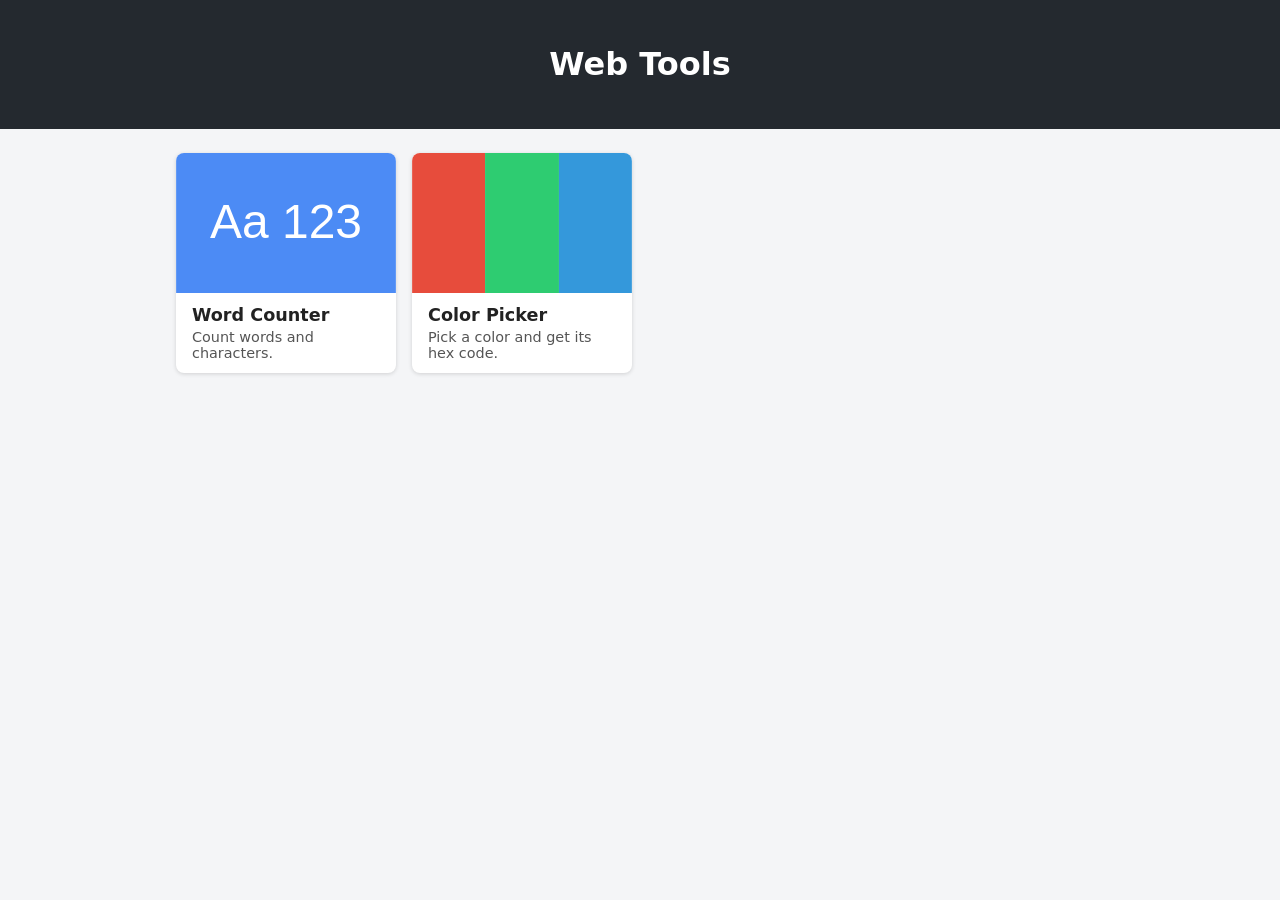
==== index.html @ 784ef7af "Apply remaining changes Co-authored-by: hanyalom <16423238+hanyalom@users.noreply.github.com>" ====
<!DOCTYPE html>
<html lang="en">
<head>
<meta charset="utf-8">
<meta name="viewport" content="width=device-width,initial-scale=1">
<title>Web Tools</title>
<link rel="stylesheet" href="assets/style.css">
</head>
<body>
<header><h1>Web Tools</h1></header>
<main>
<!-- To add a tool: create tools/<name>/ with index.html and image.svg, then add a card below. -->
<div class="grid">
  <a class="card" href="tools/word-counter/">
    <img src="tools/word-counter/image.svg" alt="Word Counter">
    <div><h2>Word Counter</h2><p>Count words and characters.</p></div>
  </a>
  <a class="card" href="tools/color-picker/">
    <img src="tools/color-picker/image.svg" alt="Color Picker">
    <div><h2>Color Picker</h2><p>Pick a color and get its hex code.</p></div>
  </a>
</div>
</main>
</body>
</html>
---- assets/style.css ----
*{box-sizing:border-box}
body{margin:0;font-family:system-ui,sans-serif;background:#f4f5f7;color:#222}
header{background:#24292f;color:#fff;padding:1.5rem 1rem;text-align:center}
header a{color:inherit;text-decoration:none}
main{max-width:960px;margin:0 auto;padding:1.5rem 1rem}
.grid{display:grid;grid-template-columns:repeat(auto-fill,minmax(220px,1fr));gap:1rem}
.card{display:block;background:#fff;border-radius:8px;overflow:hidden;color:inherit;text-decoration:none;box-shadow:0 1px 4px rgba(0,0,0,.15);transition:transform .15s}
.card:hover{transform:translateY(-3px)}
.card img{display:block;width:100%;height:140px;object-fit:cover}
.card div{padding:.75rem 1rem}
.card h2{margin:0 0 .25rem;font-size:1.1rem}
.card p{margin:0;font-size:.9rem;color:#555}
textarea{width:100%;min-height:200px;padding:.5rem}
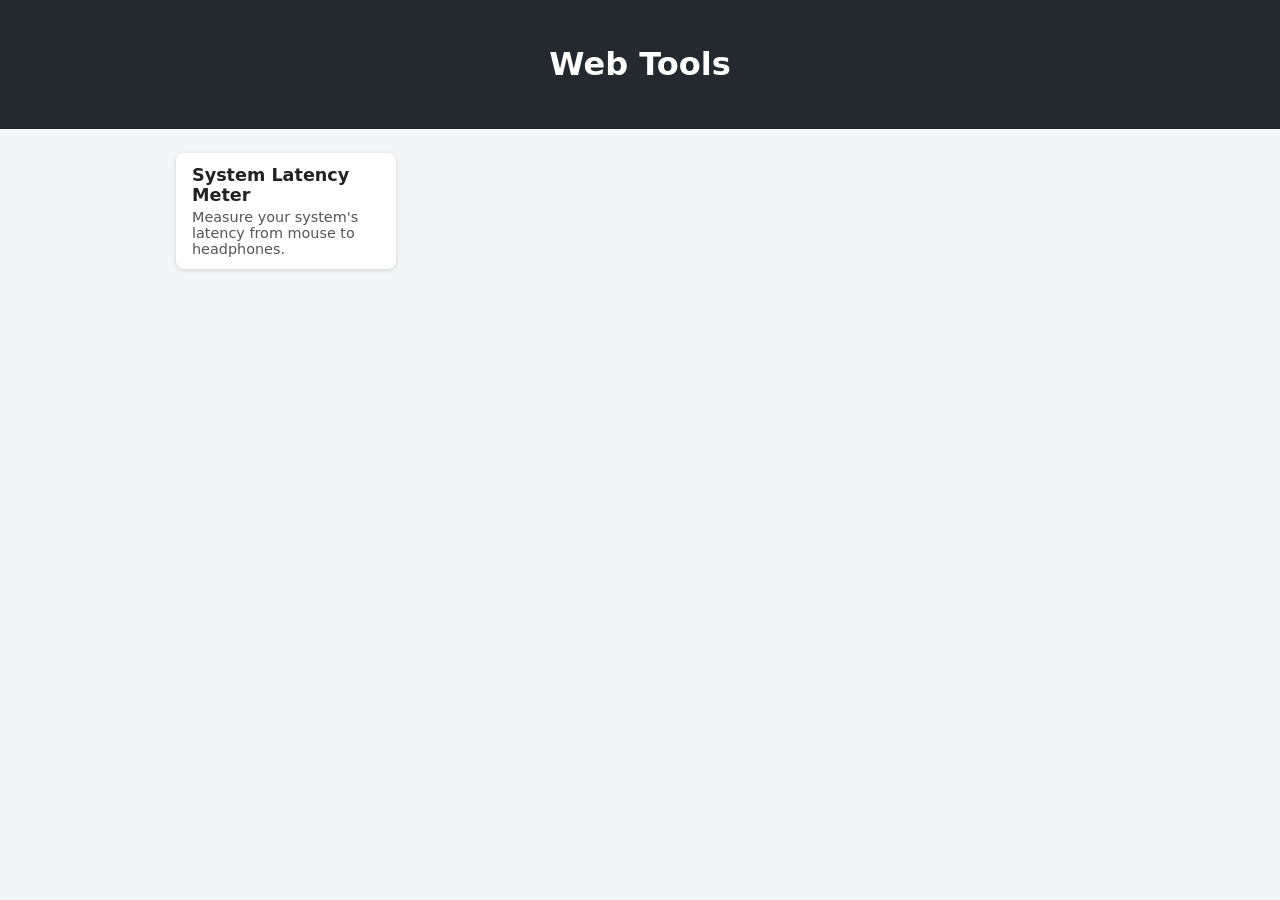
==== commit 4cf4aa59: "Rename, add instructions" ====
--- a/index.html
+++ b/index.html
@@ -11,13 +11,9 @@
 <main>
 <!-- To add a tool: create tools/<name>/ with index.html and image.svg, then add a card below. -->
 <div class="grid">
-  <a class="card" href="tools/word-counter/">
-    <img src="tools/word-counter/image.svg" alt="Word Counter">
-    <div><h2>Word Counter</h2><p>Count words and characters.</p></div>
-  </a>
-  <a class="card" href="tools/color-picker/">
-    <img src="tools/color-picker/image.svg" alt="Color Picker">
-    <div><h2>Color Picker</h2><p>Pick a color and get its hex code.</p></div>
+  <a class="card" href="tools/latency-meter/">
+    <!-- <img src="tools/latency-meter/image.svg" alt="System Latency Meter"> -->
+    <div><h2>System Latency Meter</h2><p>Measure your system's latency from mouse to headphones.</p></div>
   </a>
 </div>
 </main>
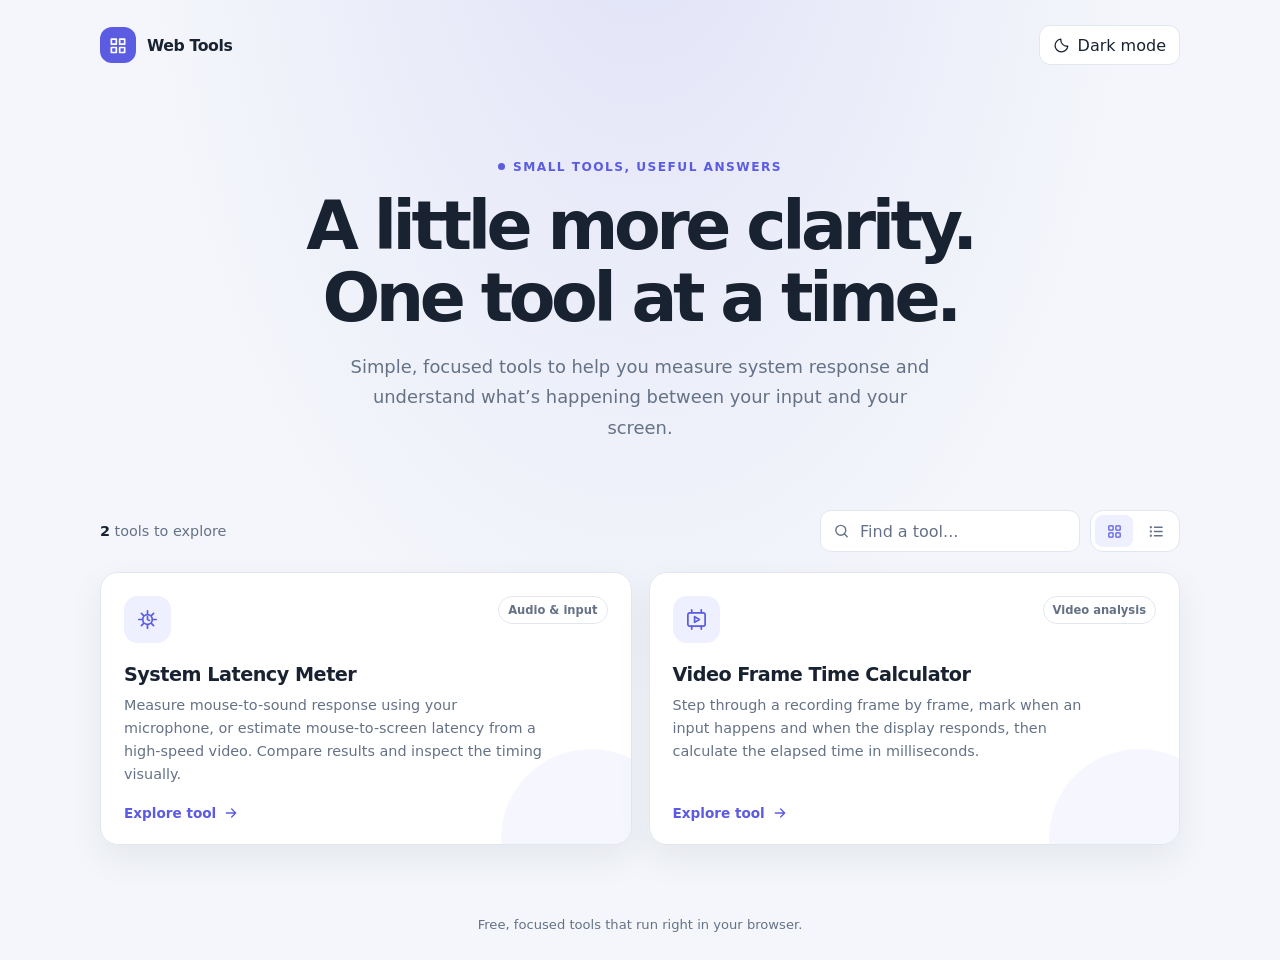
==== commit c1c355d8: "Add new tool, video-frame-time-calculator" ====
--- a/index.html
+++ b/index.html
@@ -1,21 +1,107 @@
-<!DOCTYPE html>
+<!doctype html>
 <html lang="en">
 <head>
-<meta charset="utf-8">
-<meta name="viewport" content="width=device-width,initial-scale=1">
-<title>Web Tools</title>
-<link rel="stylesheet" href="assets/style.css">
+  <meta charset="utf-8">
+  <meta name="viewport" content="width=device-width, initial-scale=1">
+  <meta name="theme-color" content="#f4f6fb">
+  <meta name="description" content="A growing collection of free browser-based tools for measuring and understanding your devices.">
+  <title>Web Tools — Useful tools, right in your browser</title>
+  <link rel="stylesheet" href="assets/style.css">
+  <script src="assets/app.js" defer></script>
 </head>
 <body>
-<header><h1>Web Tools</h1></header>
-<main>
-<!-- To add a tool: create tools/<name>/ with index.html and image.svg, then add a card below. -->
-<div class="grid">
-  <a class="card" href="tools/latency-meter/">
-    <!-- <img src="tools/latency-meter/image.svg" alt="System Latency Meter"> -->
-    <div><h2>System Latency Meter</h2><p>Measure your system's latency from mouse to headphones.</p></div>
-  </a>
-</div>
-</main>
+  <header class="shell topbar">
+    <a class="brand" href="./" aria-label="Web Tools home">
+      <span class="brand-mark" aria-hidden="true">
+        <svg viewBox="0 0 24 24" fill="none" stroke="currentColor" stroke-width="2" stroke-linecap="round" stroke-linejoin="round">
+          <path d="M4 5h6v6H4zM14 5h6v6h-6zM4 15h6v6H4zM14 15h6v6h-6z"/>
+        </svg>
+      </span>
+      Web Tools
+    </a>
+    <button class="theme-toggle" id="theme-toggle" type="button" aria-label="Switch to dark mode">
+      <svg id="theme-icon" viewBox="0 0 24 24" fill="none" stroke="currentColor" stroke-width="1.8" stroke-linecap="round" stroke-linejoin="round" aria-hidden="true"></svg>
+      <span id="theme-label">Dark mode</span>
+    </button>
+  </header>
+
+  <main class="shell">
+    <section class="hero" aria-labelledby="page-title">
+      <p class="eyebrow">Small tools, useful answers</p>
+      <h1 id="page-title">A little more clarity.<br>One tool at a time.</h1>
+      <p class="hero-copy">Simple, focused tools to help you measure system response and understand what’s happening between your input and your screen.</p>
+    </section>
+
+    <section class="library" aria-label="Tool library">
+      <div class="library-toolbar">
+        <p class="tool-count" aria-live="polite"><strong id="visible-count">2</strong> <span id="count-label">tools to explore</span></p>
+        <div class="toolbar-controls">
+          <label class="search">
+            <svg viewBox="0 0 24 24" fill="none" stroke="currentColor" stroke-width="2" stroke-linecap="round" aria-hidden="true">
+              <circle cx="11" cy="11" r="7"/><path d="m16 16 4 4"/>
+            </svg>
+            <input id="tool-search" type="search" placeholder="Find a tool..." aria-label="Search tools">
+          </label>
+          <div class="view-switch" role="group" aria-label="Choose tool layout">
+            <button class="view-button" type="button" data-view-button="grid" aria-label="Grid view" aria-pressed="true" title="Grid view">
+              <svg viewBox="0 0 24 24" fill="none" stroke="currentColor" stroke-width="1.8" stroke-linecap="round" stroke-linejoin="round" aria-hidden="true">
+                <rect x="4" y="4" width="6" height="6" rx="1"/><rect x="14" y="4" width="6" height="6" rx="1"/><rect x="4" y="14" width="6" height="6" rx="1"/><rect x="14" y="14" width="6" height="6" rx="1"/>
+              </svg>
+              <span>Grid</span>
+            </button>
+            <button class="view-button" type="button" data-view-button="list" aria-label="List view" aria-pressed="false" title="List view">
+              <svg viewBox="0 0 24 24" fill="none" stroke="currentColor" stroke-width="1.8" stroke-linecap="round" stroke-linejoin="round" aria-hidden="true">
+                <path d="M9 6h11M9 12h11M9 18h11"/><circle cx="4" cy="6" r=".7" fill="currentColor"/><circle cx="4" cy="12" r=".7" fill="currentColor"/><circle cx="4" cy="18" r=".7" fill="currentColor"/>
+              </svg>
+              <span>List</span>
+            </button>
+          </div>
+        </div>
+      </div>
+
+      <div class="tool-grid" id="tool-grid" data-view="grid">
+        <a class="tool-card" href="tools/system-latency-meter/index.html" data-search="system latency meter mouse sound audio input response" data-category="Audio &amp; input">
+          <div class="tool-card-top">
+            <span class="tool-icon" aria-hidden="true">
+              <svg viewBox="0 0 24 24" fill="none" stroke="currentColor" stroke-width="1.8" stroke-linecap="round" stroke-linejoin="round">
+                <path d="M12 3v3m0 12v3M3 12h3m12 0h3M5.64 5.64l2.12 2.12m8.48 8.48 2.12 2.12m0-12.72-2.12 2.12m-8.48 8.48-2.12 2.12"/>
+                <circle cx="12" cy="12" r="5"/>
+                <path d="M12 9v3l2 1"/>
+              </svg>
+            </span>
+            <span class="category">Audio &amp; input</span>
+          </div>
+          <div class="tool-card-content">
+            <h2>System Latency Meter</h2>
+            <p>Measure mouse-to-sound response using your microphone, or estimate mouse-to-screen latency from a high-speed video. Compare results and inspect the timing visually.</p>
+          </div>
+          <span class="tool-card-footer">Explore tool
+            <svg viewBox="0 0 24 24" fill="none" stroke="currentColor" stroke-width="2" stroke-linecap="round" stroke-linejoin="round" aria-hidden="true"><path d="M5 12h14m-6-6 6 6-6 6"/></svg>
+          </span>
+        </a>
+
+        <a class="tool-card" href="tools/video-frame-time-calculator/index.html" data-search="video frame time calculator latency mouse screen slow motion frames fps" data-category="Video analysis">
+          <div class="tool-card-top">
+            <span class="tool-icon" aria-hidden="true">
+              <svg viewBox="0 0 24 24" fill="none" stroke="currentColor" stroke-width="1.8" stroke-linecap="round" stroke-linejoin="round">
+                <rect x="3" y="5" width="18" height="14" rx="2"/><path d="m10 9 5 3-5 3zM7 2v3m10-3v3M7 19v3m10-3v3"/>
+              </svg>
+            </span>
+            <span class="category">Video analysis</span>
+          </div>
+          <div class="tool-card-content">
+            <h2>Video Frame Time Calculator</h2>
+            <p>Step through a recording frame by frame, mark when an input happens and when the display responds, then calculate the elapsed time in milliseconds.</p>
+          </div>
+          <span class="tool-card-footer">Explore tool
+            <svg viewBox="0 0 24 24" fill="none" stroke="currentColor" stroke-width="2" stroke-linecap="round" stroke-linejoin="round" aria-hidden="true"><path d="M5 12h14m-6-6 6 6-6 6"/></svg>
+          </span>
+        </a>
+      </div>
+      <p class="empty-state" id="empty-state" hidden>No tools match your search. Try a different word.</p>
+    </section>
+  </main>
+
+  <footer class="shell site-footer">Free, focused tools that run right in your browser.</footer>
 </body>
 </html>
--- a/assets/style.css
+++ b/assets/style.css
@@ -1,13 +1,526 @@
-*{box-sizing:border-box}
-body{margin:0;font-family:system-ui,sans-serif;background:#f4f5f7;color:#222}
-header{background:#24292f;color:#fff;padding:1.5rem 1rem;text-align:center}
-header a{color:inherit;text-decoration:none}
-main{max-width:960px;margin:0 auto;padding:1.5rem 1rem}
-.grid{display:grid;grid-template-columns:repeat(auto-fill,minmax(220px,1fr));gap:1rem}
-.card{display:block;background:#fff;border-radius:8px;overflow:hidden;color:inherit;text-decoration:none;box-shadow:0 1px 4px rgba(0,0,0,.15);transition:transform .15s}
-.card:hover{transform:translateY(-3px)}
-.card img{display:block;width:100%;height:140px;object-fit:cover}
-.card div{padding:.75rem 1rem}
-.card h2{margin:0 0 .25rem;font-size:1.1rem}
-.card p{margin:0;font-size:.9rem;color:#555}
-textarea{width:100%;min-height:200px;padding:.5rem}
+:root {
+  color-scheme: light;
+  --page: #f4f6fb;
+  --surface: #fff;
+  --surface-raised: #fff;
+  --text: #182230;
+  --muted: #657286;
+  --line: #e2e7ef;
+  --accent: #5b5ce2;
+  --accent-soft: #eeefff;
+  --shadow: 0 14px 35px rgb(29 41 57 / 7%);
+}
+
+:root[data-theme="dark"] {
+  color-scheme: dark;
+  --page: #11151d;
+  --surface: #191f2a;
+  --surface-raised: #202735;
+  --text: #f0f3fa;
+  --muted: #a0abc0;
+  --line: #303949;
+  --accent: #a1a2ff;
+  --accent-soft: #2a2b4c;
+  --shadow: 0 16px 36px rgb(0 0 0 / 22%);
+}
+
+* {
+  box-sizing: border-box;
+}
+
+body {
+  min-width: 320px;
+  min-height: 100vh;
+  margin: 0;
+  background:
+    radial-gradient(ellipse at 50% -18%, rgb(91 92 226 / 13%), transparent 55%),
+    var(--page);
+  color: var(--text);
+  font-family: Inter, ui-sans-serif, system-ui, -apple-system, "Segoe UI", sans-serif;
+  transition: background-color .25s ease, color .25s ease;
+}
+
+button,
+input {
+  font: inherit;
+}
+
+button {
+  color: inherit;
+}
+
+.shell {
+  width: min(1080px, calc(100% - 40px));
+  margin: 0 auto;
+}
+
+.topbar {
+  display: flex;
+  align-items: center;
+  justify-content: space-between;
+  padding: 25px 0;
+}
+
+.brand {
+  display: inline-flex;
+  align-items: center;
+  gap: 11px;
+  color: var(--text);
+  font-size: .98rem;
+  font-weight: 750;
+  letter-spacing: -.025em;
+  text-decoration: none;
+}
+
+.brand-mark {
+  display: grid;
+  width: 36px;
+  height: 36px;
+  place-items: center;
+  border-radius: 12px;
+  background: var(--accent);
+  color: #fff;
+}
+
+.brand-mark svg {
+  width: 20px;
+  height: 20px;
+}
+
+.theme-toggle,
+.view-button {
+  display: inline-flex;
+  align-items: center;
+  justify-content: center;
+  gap: 8px;
+  min-height: 40px;
+  padding: 0 13px;
+  border: 1px solid var(--line);
+  border-radius: 11px;
+  background: var(--surface);
+  color: var(--text);
+  cursor: pointer;
+  transition: background .18s ease, border-color .18s ease, transform .18s ease;
+}
+
+.theme-toggle:hover,
+.view-button:hover {
+  border-color: var(--accent);
+  transform: translateY(-1px);
+}
+
+.theme-toggle svg,
+.view-button svg {
+  width: 17px;
+  height: 17px;
+}
+
+.hero {
+  padding: 65px 0 45px;
+  text-align: center;
+  animation: rise-in .55s both;
+}
+
+.eyebrow {
+  display: inline-flex;
+  align-items: center;
+  gap: 8px;
+  margin: 0 0 16px;
+  color: var(--accent);
+  font-size: .76rem;
+  font-weight: 750;
+  letter-spacing: .12em;
+  text-transform: uppercase;
+}
+
+.eyebrow::before {
+  width: 7px;
+  height: 7px;
+  border-radius: 50%;
+  background: currentColor;
+  content: "";
+}
+
+h1 {
+  margin: 0;
+  font-size: clamp(2.4rem, 6vw, 4.25rem);
+  font-weight: 780;
+  letter-spacing: -.065em;
+  line-height: 1.06;
+}
+
+.hero-copy {
+  max-width: 590px;
+  margin: 18px auto 0;
+  color: var(--muted);
+  font-size: clamp(1rem, 2vw, 1.12rem);
+  line-height: 1.7;
+}
+
+.library {
+  padding: 22px 0 72px;
+}
+
+.library-toolbar {
+  display: flex;
+  align-items: center;
+  justify-content: space-between;
+  gap: 16px;
+  margin-bottom: 20px;
+}
+
+.tool-count {
+  margin: 0;
+  color: var(--muted);
+  font-size: .9rem;
+}
+
+.tool-count strong {
+  color: var(--text);
+  font-weight: 700;
+}
+
+.toolbar-controls {
+  display: flex;
+  align-items: center;
+  gap: 10px;
+}
+
+.search {
+  position: relative;
+}
+
+.search svg {
+  position: absolute;
+  top: 50%;
+  left: 13px;
+  width: 17px;
+  height: 17px;
+  color: var(--muted);
+  pointer-events: none;
+  transform: translateY(-50%);
+}
+
+.search input {
+  width: min(260px, 35vw);
+  height: 42px;
+  padding: 0 13px 0 39px;
+  border: 1px solid var(--line);
+  border-radius: 11px;
+  outline: none;
+  background: var(--surface);
+  color: var(--text);
+  transition: border-color .18s ease, box-shadow .18s ease;
+}
+
+.search input::placeholder {
+  color: var(--muted);
+}
+
+.search input:focus {
+  border-color: var(--accent);
+  box-shadow: 0 0 0 3px color-mix(in srgb, var(--accent) 17%, transparent);
+}
+
+.view-switch {
+  display: flex;
+  gap: 4px;
+  padding: 4px;
+  border: 1px solid var(--line);
+  border-radius: 13px;
+  background: var(--surface);
+}
+
+.view-button {
+  min-width: 38px;
+  min-height: 32px;
+  padding: 0 9px;
+  border-color: transparent;
+  border-radius: 8px;
+  background: transparent;
+  color: var(--muted);
+}
+
+.view-button:hover {
+  transform: none;
+}
+
+.view-button[aria-pressed="true"] {
+  border-color: transparent;
+  background: var(--accent-soft);
+  color: var(--accent);
+}
+
+.view-button span {
+  display: none;
+}
+
+.tool-grid {
+  display: grid;
+  grid-template-columns: repeat(2, minmax(0, 1fr));
+  gap: 17px;
+}
+
+.tool-card {
+  position: relative;
+  display: flex;
+  min-height: 220px;
+  flex-direction: column;
+  align-items: flex-start;
+  padding: 23px;
+  overflow: hidden;
+  border: 1px solid var(--line);
+  border-radius: 18px;
+  background: var(--surface-raised);
+  box-shadow: var(--shadow);
+  color: inherit;
+  text-decoration: none;
+  animation: rise-in .48s both;
+  transition: border-color .2s ease, box-shadow .2s ease, transform .2s ease;
+}
+
+.tool-card:nth-child(2) {
+  animation-delay: .08s;
+}
+
+.tool-card::after {
+  position: absolute;
+  right: -50px;
+  bottom: -85px;
+  width: 180px;
+  height: 180px;
+  border-radius: 50%;
+  background: var(--accent-soft);
+  content: "";
+  opacity: .55;
+  transition: transform .3s ease;
+}
+
+.tool-card:hover {
+  z-index: 1;
+  border-color: color-mix(in srgb, var(--accent) 45%, var(--line));
+  box-shadow: 0 20px 42px rgb(29 41 57 / 13%);
+  transform: translateY(-4px);
+}
+
+.tool-card:hover::after {
+  transform: scale(1.2);
+}
+
+.tool-card-top,
+.tool-card-content,
+.tool-card-footer {
+  position: relative;
+  z-index: 1;
+}
+
+.tool-card-top {
+  display: flex;
+  width: 100%;
+  align-items: flex-start;
+  justify-content: space-between;
+  margin-bottom: 20px;
+}
+
+.tool-icon {
+  display: grid;
+  width: 47px;
+  height: 47px;
+  place-items: center;
+  border-radius: 14px;
+  background: var(--accent-soft);
+  color: var(--accent);
+}
+
+.tool-icon svg {
+  width: 23px;
+  height: 23px;
+}
+
+.category {
+  padding: 6px 9px;
+  border: 1px solid var(--line);
+  border-radius: 999px;
+  color: var(--muted);
+  font-size: .72rem;
+  font-weight: 650;
+}
+
+.tool-card-content h2 {
+  margin: 0 0 8px;
+  font-size: 1.2rem;
+  letter-spacing: -.025em;
+}
+
+.tool-card-content p {
+  max-width: 420px;
+  margin: 0;
+  color: var(--muted);
+  font-size: .9rem;
+  line-height: 1.6;
+}
+
+.tool-card-footer {
+  display: flex;
+  align-items: center;
+  gap: 7px;
+  margin-top: auto;
+  padding-top: 19px;
+  color: var(--accent);
+  font-size: .85rem;
+  font-weight: 700;
+}
+
+.tool-card-footer svg {
+  width: 16px;
+  height: 16px;
+  transition: transform .18s ease;
+}
+
+.tool-card:hover .tool-card-footer svg {
+  transform: translateX(3px);
+}
+
+.tool-grid[data-view="list"] {
+  grid-template-columns: 1fr;
+  gap: 11px;
+}
+
+.tool-grid[data-view="list"] .tool-card {
+  min-height: 0;
+  flex-direction: row;
+  align-items: center;
+  padding: 18px 21px;
+}
+
+.tool-grid[data-view="list"] .tool-card-top {
+  width: auto;
+  flex: 0 0 auto;
+  align-items: center;
+  margin: 0 18px 0 0;
+}
+
+.tool-grid[data-view="list"] .category {
+  display: none;
+}
+
+.tool-grid[data-view="list"] .tool-card-content {
+  flex: 1;
+}
+
+.tool-grid[data-view="list"] .tool-card-content p {
+  max-width: 650px;
+}
+
+.tool-grid[data-view="list"] .tool-card-footer {
+  margin: 0 0 0 16px;
+  padding: 0;
+  white-space: nowrap;
+}
+
+.empty-state {
+  padding: 45px 20px;
+  border: 1px dashed var(--line);
+  border-radius: 16px;
+  color: var(--muted);
+  text-align: center;
+}
+
+.empty-state[hidden],
+.tool-card[hidden] {
+  display: none;
+}
+
+.site-footer {
+  padding: 0 0 28px;
+  color: var(--muted);
+  font-size: .82rem;
+  text-align: center;
+}
+
+:focus-visible {
+  outline: 3px solid color-mix(in srgb, var(--accent) 55%, transparent);
+  outline-offset: 3px;
+}
+
+@keyframes rise-in {
+  from {
+    opacity: 0;
+    transform: translateY(12px);
+  }
+
+  to {
+    opacity: 1;
+    transform: translateY(0);
+  }
+}
+
+@media (max-width: 640px) {
+  .shell {
+    width: min(100% - 28px, 500px);
+  }
+
+  .topbar {
+    padding: 17px 0;
+  }
+
+  .hero {
+    padding: 50px 0 34px;
+  }
+
+  .library {
+    padding-top: 13px;
+  }
+
+  .library-toolbar {
+    align-items: flex-start;
+    flex-direction: column;
+  }
+
+  .toolbar-controls {
+    width: 100%;
+  }
+
+  .search {
+    flex: 1;
+  }
+
+  .search input {
+    width: 100%;
+  }
+
+  .tool-grid {
+    grid-template-columns: 1fr;
+  }
+
+  .tool-card {
+    min-height: 205px;
+  }
+
+  .tool-grid[data-view="list"] .tool-card {
+    flex-wrap: wrap;
+  }
+
+  .tool-grid[data-view="list"] .tool-card-top {
+    margin-right: 13px;
+  }
+
+  .tool-grid[data-view="list"] .tool-card-content {
+    min-width: calc(100% - 76px);
+  }
+
+  .tool-grid[data-view="list"] .tool-card-footer {
+    margin: 12px 0 0 60px;
+  }
+}
+
+@media (prefers-reduced-motion: reduce) {
+  *,
+  *::before,
+  *::after {
+    scroll-behavior: auto !important;
+    animation-duration: .01ms !important;
+    animation-iteration-count: 1 !important;
+    transition-duration: .01ms !important;
+  }
+}
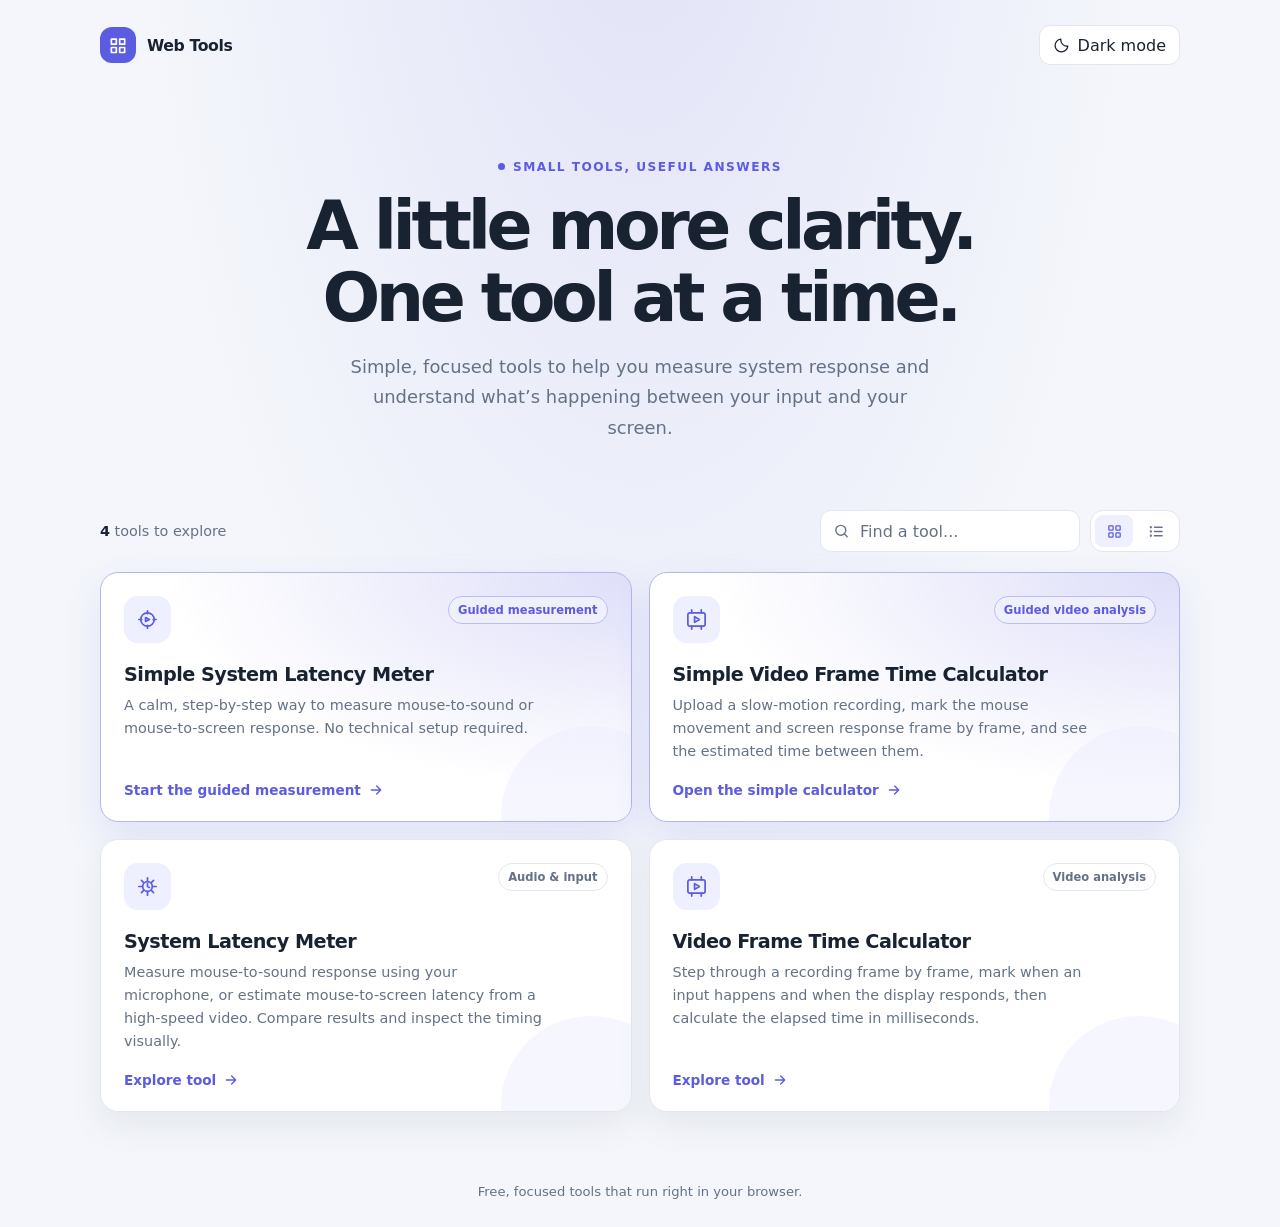
==== commit a8cd0e02: "Add simple tools" ====
--- a/index.html
+++ b/index.html
@@ -34,7 +34,7 @@
 
     <section class="library" aria-label="Tool library">
       <div class="library-toolbar">
-        <p class="tool-count" aria-live="polite"><strong id="visible-count">2</strong> <span id="count-label">tools to explore</span></p>
+        <p class="tool-count" aria-live="polite"><strong id="visible-count">4</strong> <span id="count-label">tools to explore</span></p>
         <div class="toolbar-controls">
           <label class="search">
             <svg viewBox="0 0 24 24" fill="none" stroke="currentColor" stroke-width="2" stroke-linecap="round" aria-hidden="true">
@@ -60,6 +60,42 @@
       </div>
 
       <div class="tool-grid" id="tool-grid" data-view="grid">
+        <a class="tool-card guided-tool-card" href="tools/simple-system-latency-meter/index.html" data-search="simple system latency meter guided easy beginner step by step mouse sound screen" data-category="Guided measurement">
+          <div class="tool-card-top">
+            <span class="tool-icon" aria-hidden="true">
+              <svg viewBox="0 0 24 24" fill="none" stroke="currentColor" stroke-width="1.8" stroke-linecap="round" stroke-linejoin="round">
+                <path d="M12 3v3m0 12v3M3 12h3m12 0h3"/><circle cx="12" cy="12" r="7"/><path d="m10 10 4 2-4 2z"/>
+              </svg>
+            </span>
+            <span class="category">Guided measurement</span>
+          </div>
+          <div class="tool-card-content">
+            <h2>Simple System Latency Meter</h2>
+            <p>A calm, step-by-step way to measure mouse-to-sound or mouse-to-screen response. No technical setup required.</p>
+          </div>
+          <span class="tool-card-footer">Start the guided measurement
+            <svg viewBox="0 0 24 24" fill="none" stroke="currentColor" stroke-width="2" stroke-linecap="round" stroke-linejoin="round" aria-hidden="true"><path d="M5 12h14m-6-6 6 6-6 6"/></svg>
+          </span>
+        </a>
+
+        <a class="tool-card guided-tool-card" href="tools/simple-video-frame-time-calculator/index.html" data-search="simple video frame time calculator mouse screen slow motion video guided frames" data-category="Guided video analysis">
+          <div class="tool-card-top">
+            <span class="tool-icon" aria-hidden="true">
+              <svg viewBox="0 0 24 24" fill="none" stroke="currentColor" stroke-width="1.8" stroke-linecap="round" stroke-linejoin="round">
+                <rect x="3" y="5" width="18" height="14" rx="2"/><path d="m10 9 5 3-5 3zM7 2v3m10-3v3M7 19v3m10-3v3"/>
+              </svg>
+            </span>
+            <span class="category">Guided video analysis</span>
+          </div>
+          <div class="tool-card-content">
+            <h2>Simple Video Frame Time Calculator</h2>
+            <p>Upload a slow-motion recording, mark the mouse movement and screen response frame by frame, and see the estimated time between them.</p>
+          </div>
+          <span class="tool-card-footer">Open the simple calculator
+            <svg viewBox="0 0 24 24" fill="none" stroke="currentColor" stroke-width="2" stroke-linecap="round" stroke-linejoin="round" aria-hidden="true"><path d="M5 12h14m-6-6 6 6-6 6"/></svg>
+          </span>
+        </a>
+
         <a class="tool-card" href="tools/system-latency-meter/index.html" data-search="system latency meter mouse sound audio input response" data-category="Audio &amp; input">
           <div class="tool-card-top">
             <span class="tool-icon" aria-hidden="true">
--- a/assets/style.css
+++ b/assets/style.css
@@ -283,6 +283,29 @@
   animation-delay: .08s;
 }
 
+.guided-tool-card {
+  border-color: color-mix(in srgb, var(--accent) 35%, var(--line));
+  background:
+    radial-gradient(ellipse at 100% 0%, color-mix(in srgb, var(--accent) 20%, transparent), transparent 62%),
+    var(--surface-raised);
+  box-shadow: 0 16px 38px color-mix(in srgb, var(--accent) 12%, transparent);
+}
+
+.guided-tool-card::after {
+  background: color-mix(in srgb, var(--accent) 20%, var(--accent-soft));
+  animation: guided-glow 9s ease-in-out infinite alternate;
+}
+
+.guided-tool-card .category {
+  border-color: color-mix(in srgb, var(--accent) 30%, var(--line));
+  background: color-mix(in srgb, var(--accent) 9%, var(--surface));
+  color: var(--accent);
+}
+
+.guided-tool-card .tool-card-footer {
+  color: var(--accent);
+}
+
 .tool-card::after {
   position: absolute;
   right: -50px;
@@ -449,6 +472,11 @@
     transform: translateY(12px);
   }
 
+  @keyframes guided-glow {
+    from { transform: translate(-8px, 8px) scale(.92); }
+    to { transform: translate(-40px, -16px) scale(1.2); }
+  }
+
   to {
     opacity: 1;
     transform: translateY(0);
